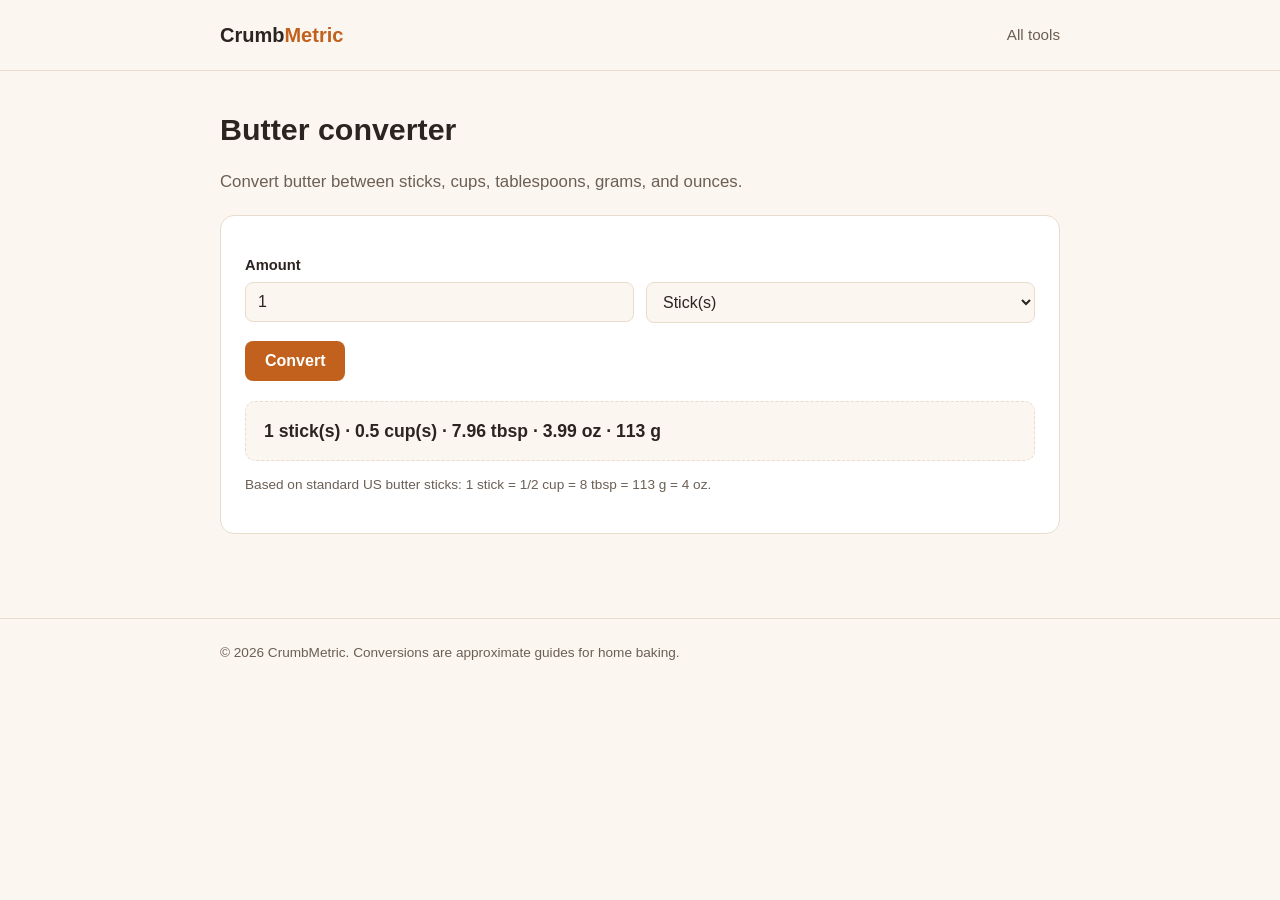
==== tools/butter-converter.html @ aece0242 "Initial site: homepage + 6 baking conversion tools" ====
<!doctype html>
<html lang="en">
<head>
<meta charset="utf-8">
<meta name="viewport" content="width=device-width, initial-scale=1">
<title>Butter Converter: Sticks, Cups, Tablespoons & Grams | CrumbMetric</title>
<meta name="description" content="Convert butter between sticks, cups, tablespoons, grams, and ounces instantly. Simple, accurate baking conversion tool.">
<link rel="canonical" href="https://www.crumbmetric.com/tools/butter-converter.html">
<link rel="stylesheet" href="../css/style.css">
</head>
<body>
<header class="site">
  <div class="wrap">
    <a class="brand" href="../index.html">Crumb<span>Metric</span></a>
    <nav class="site"><a href="../index.html">All tools</a></nav>
  </div>
</header>

<main>
  <div class="wrap">
    <h1>Butter converter</h1>
    <p class="lead">Convert butter between sticks, cups, tablespoons, grams, and ounces.</p>

    <div class="card">
      <label for="amount">Amount</label>
      <div class="row">
        <div><input type="number" id="amount" value="1" step="any"></div>
        <div>
          <select id="unit">
            <option value="stick">Stick(s)</option>
            <option value="cup">Cup(s)</option>
            <option value="tbsp">Tablespoon(s)</option>
            <option value="oz">Ounce(s)</option>
            <option value="g">Gram(s)</option>
          </select>
        </div>
      </div>
      <button onclick="convert()">Convert</button>
      <div class="result" id="result"></div>
      <p class="note">Based on standard US butter sticks: 1 stick = 1/2 cup = 8 tbsp = 113 g = 4 oz.</p>
    </div>
  </div>
</main>

<footer class="site">
  <div class="wrap">&copy; 2026 CrumbMetric. Conversions are approximate guides for home baking.</div>
</footer>

<script>
const gramsPer = { stick: 113, cup: 227, tbsp: 14.2, oz: 28.35, g: 1 };

function fmt(n) {
  const r = Math.round(n * 100) / 100;
  return r;
}

function convert() {
  const amount = parseFloat(document.getElementById('amount').value);
  const unit = document.getElementById('unit').value;
  const out = document.getElementById('result');
  if (isNaN(amount)) { out.textContent = 'Enter an amount.'; return; }

  const grams = amount * gramsPer[unit];

  out.innerHTML =
    `${fmt(grams / gramsPer.stick)} stick(s) &middot; ` +
    `${fmt(grams / gramsPer.cup)} cup(s) &middot; ` +
    `${fmt(grams / gramsPer.tbsp)} tbsp &middot; ` +
    `${fmt(grams / gramsPer.oz)} oz &middot; ` +
    `${fmt(grams)} g`;
}

convert();
</script>
</body>
</html>
---- css/style.css ----
:root {
  --bg: #fbf6ef;
  --surface: #ffffff;
  --text: #2c2420;
  --text-muted: #6b5f55;
  --accent: #c1611d;
  --accent-dark: #9c4c15;
  --border: #e8ddcc;
  --radius: 14px;
  --max-width: 880px;
}

@media (prefers-color-scheme: dark) {
  :root {
    --bg: #1b1713;
    --surface: #26201b;
    --text: #f2ebe1;
    --text-muted: #b7a898;
    --accent: #e08a3f;
    --accent-dark: #f0a05d;
    --border: #3a322a;
  }
}

* { box-sizing: border-box; }

html, body {
  margin: 0;
  background: var(--bg);
  color: var(--text);
  font-family: -apple-system, BlinkMacSystemFont, "Segoe UI", Roboto, Helvetica, Arial, sans-serif;
  line-height: 1.5;
}

a { color: var(--accent-dark); text-decoration: none; }
a:hover { text-decoration: underline; }

.wrap {
  max-width: var(--max-width);
  margin: 0 auto;
  padding: 0 20px;
}

header.site {
  border-bottom: 1px solid var(--border);
  padding: 20px 0;
}

header.site .wrap {
  display: flex;
  align-items: center;
  justify-content: space-between;
  flex-wrap: wrap;
  gap: 12px;
}

.brand {
  font-size: 1.25rem;
  font-weight: 700;
  color: var(--text);
}

.brand span { color: var(--accent); }

nav.site a {
  margin-left: 18px;
  color: var(--text-muted);
  font-size: 0.95rem;
}
nav.site a:first-child { margin-left: 0; }

main { padding: 36px 0 64px; }

h1 {
  font-size: 1.9rem;
  margin: 0 0 8px;
}

h2 { font-size: 1.3rem; margin-top: 2em; }

p.lead {
  color: var(--text-muted);
  font-size: 1.05rem;
  max-width: 640px;
}

.card {
  background: var(--surface);
  border: 1px solid var(--border);
  border-radius: var(--radius);
  padding: 24px;
  margin: 20px 0;
}

.tool-grid {
  display: grid;
  grid-template-columns: repeat(auto-fill, minmax(230px, 1fr));
  gap: 16px;
  margin-top: 24px;
}

.tool-card {
  background: var(--surface);
  border: 1px solid var(--border);
  border-radius: var(--radius);
  padding: 20px;
  display: block;
  transition: border-color .15s, transform .15s;
}
.tool-card:hover {
  border-color: var(--accent);
  transform: translateY(-2px);
  text-decoration: none;
}
.tool-card h3 {
  margin: 0 0 6px;
  color: var(--text);
  font-size: 1.05rem;
}
.tool-card p {
  margin: 0;
  color: var(--text-muted);
  font-size: 0.9rem;
}

label {
  display: block;
  font-weight: 600;
  margin: 14px 0 6px;
  font-size: 0.92rem;
}

input[type="number"], input[type="text"], select {
  width: 100%;
  padding: 10px 12px;
  border: 1px solid var(--border);
  border-radius: 8px;
  background: var(--bg);
  color: var(--text);
  font-size: 1rem;
}

.row { display: flex; gap: 12px; flex-wrap: wrap; }
.row > div { flex: 1; min-width: 140px; }

button {
  margin-top: 18px;
  background: var(--accent);
  color: #fff;
  border: none;
  padding: 11px 20px;
  border-radius: 8px;
  font-size: 1rem;
  font-weight: 600;
  cursor: pointer;
}
button:hover { background: var(--accent-dark); }
button.ghost {
  background: transparent;
  color: var(--accent-dark);
  border: 1px solid var(--border);
}

.result {
  margin-top: 20px;
  padding: 16px 18px;
  background: var(--bg);
  border: 1px dashed var(--border);
  border-radius: 10px;
  font-size: 1.1rem;
  font-weight: 600;
  min-height: 1.4em;
}

.note {
  margin-top: 14px;
  font-size: 0.85rem;
  color: var(--text-muted);
}

table { width: 100%; border-collapse: collapse; margin-top: 10px; }
th, td { text-align: left; padding: 8px 10px; border-bottom: 1px solid var(--border); font-size: 0.92rem; }
th { color: var(--text-muted); font-weight: 600; }
tr.match { background: rgba(193, 97, 29, 0.08); }

.ingredient-row { display: flex; gap: 10px; margin-bottom: 8px; align-items: center; }
.ingredient-row input { flex: 1; }
.ingredient-row button { margin: 0; padding: 8px 12px; font-size: 0.85rem; }

footer.site {
  border-top: 1px solid var(--border);
  padding: 24px 0;
  color: var(--text-muted);
  font-size: 0.85rem;
}
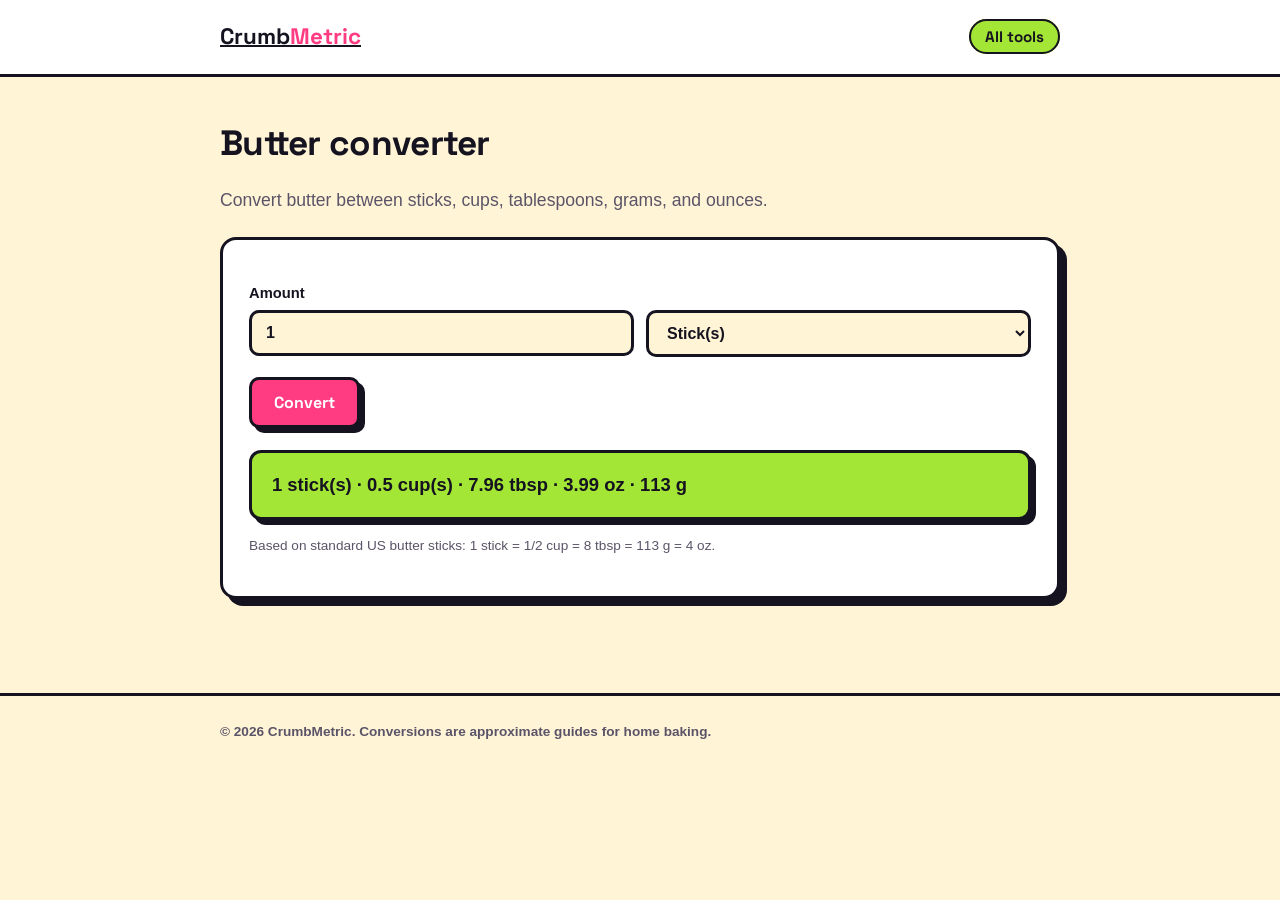
==== commit 00d6f3b1: "Point canonical URLs and sitemap at live GitHub Pages URL" ====
--- a/tools/butter-converter.html
+++ b/tools/butter-converter.html
@@ -5,7 +5,7 @@
 <meta name="viewport" content="width=device-width, initial-scale=1">
 <title>Butter Converter: Sticks, Cups, Tablespoons & Grams | CrumbMetric</title>
 <meta name="description" content="Convert butter between sticks, cups, tablespoons, grams, and ounces instantly. Simple, accurate baking conversion tool.">
-<link rel="canonical" href="https://www.crumbmetric.com/tools/butter-converter.html">
+<link rel="canonical" href="https://khuddusshariff0022.github.io/crumbmetric/tools/butter-converter.html">
 <link rel="stylesheet" href="../css/style.css">
 </head>
 <body>
--- a/css/style.css
+++ b/css/style.css
@@ -1,24 +1,34 @@
+@import url('https://fonts.googleapis.com/css2?family=Space+Grotesk:wght@500;700&display=swap');
+
 :root {
-  --bg: #fbf6ef;
+  --bg: #fff4d6;
   --surface: #ffffff;
-  --text: #2c2420;
-  --text-muted: #6b5f55;
-  --accent: #c1611d;
-  --accent-dark: #9c4c15;
-  --border: #e8ddcc;
-  --radius: 14px;
+  --text: #15131f;
+  --text-muted: #5b5468;
+  --border: #15131f;
+  --shadow: #15131f;
+  --pink: #ff3b81;
+  --blue: #3b82f6;
+  --purple: #7c3aed;
+  --lime: #a3e635;
+  --accent: var(--pink);
+  --radius: 16px;
   --max-width: 880px;
 }
 
 @media (prefers-color-scheme: dark) {
   :root {
-    --bg: #1b1713;
-    --surface: #26201b;
-    --text: #f2ebe1;
-    --text-muted: #b7a898;
-    --accent: #e08a3f;
-    --accent-dark: #f0a05d;
-    --border: #3a322a;
+    --bg: #15101f;
+    --surface: #211c2e;
+    --text: #f5f0ff;
+    --text-muted: #b7a9d9;
+    --border: #f5f0ff;
+    --shadow: #ff3b81;
+    --pink: #ff5fa8;
+    --blue: #7dd3fc;
+    --purple: #c4b5fd;
+    --lime: #d9f99d;
+    --accent: var(--pink);
   }
 }
 
@@ -32,8 +42,12 @@
   line-height: 1.5;
 }
 
-a { color: var(--accent-dark); text-decoration: none; }
-a:hover { text-decoration: underline; }
+h1, h2, h3, .brand, nav.site a, button, .tool-card h3 {
+  font-family: 'Space Grotesk', -apple-system, BlinkMacSystemFont, sans-serif;
+}
+
+a { color: var(--purple); text-decoration: underline; text-decoration-thickness: 2px; }
+a:hover { color: var(--pink); }
 
 .wrap {
   max-width: var(--max-width);
@@ -42,8 +56,9 @@
 }
 
 header.site {
-  border-bottom: 1px solid var(--border);
+  border-bottom: 3px solid var(--border);
   padding: 20px 0;
+  background: var(--surface);
 }
 
 header.site .wrap {
@@ -55,141 +70,202 @@
 }
 
 .brand {
-  font-size: 1.25rem;
-  font-weight: 700;
-  color: var(--text);
-}
-
-.brand span { color: var(--accent); }
+  font-size: 1.4rem;
+  font-weight: 700;
+  color: var(--text);
+}
+
+.brand span {
+  color: var(--pink);
+}
 
 nav.site a {
   margin-left: 18px;
-  color: var(--text-muted);
+  color: var(--text);
+  font-weight: 700;
+  text-decoration: none;
   font-size: 0.95rem;
+  padding: 6px 14px;
+  border: 2px solid var(--border);
+  border-radius: 999px;
+  background: var(--lime);
 }
 nav.site a:first-child { margin-left: 0; }
-
-main { padding: 36px 0 64px; }
+nav.site a:hover { background: var(--pink); color: #fff; }
+
+main { padding: 40px 0 70px; }
 
 h1 {
-  font-size: 1.9rem;
-  margin: 0 0 8px;
-}
-
-h2 { font-size: 1.3rem; margin-top: 2em; }
+  font-size: 2.2rem;
+  font-weight: 700;
+  margin: 0 0 10px;
+  letter-spacing: -0.02em;
+}
+
+h2 {
+  font-size: 1.4rem;
+  font-weight: 700;
+  margin-top: 2.2em;
+}
 
 p.lead {
   color: var(--text-muted);
-  font-size: 1.05rem;
+  font-size: 1.1rem;
   max-width: 640px;
+  font-weight: 500;
 }
 
 .card {
   background: var(--surface);
-  border: 1px solid var(--border);
+  border: 3px solid var(--border);
   border-radius: var(--radius);
-  padding: 24px;
-  margin: 20px 0;
+  padding: 26px;
+  margin: 24px 0;
+  box-shadow: 7px 7px 0 var(--shadow);
 }
 
 .tool-grid {
   display: grid;
   grid-template-columns: repeat(auto-fill, minmax(230px, 1fr));
-  gap: 16px;
-  margin-top: 24px;
+  gap: 20px;
+  margin-top: 28px;
 }
 
 .tool-card {
   background: var(--surface);
-  border: 1px solid var(--border);
+  border: 3px solid var(--border);
   border-radius: var(--radius);
   padding: 20px;
   display: block;
-  transition: border-color .15s, transform .15s;
-}
+  box-shadow: 6px 6px 0 var(--shadow);
+  text-decoration: none;
+  transition: transform .12s ease, box-shadow .12s ease;
+}
+.tool-card:nth-child(6n+1) { --accent: var(--pink); }
+.tool-card:nth-child(6n+2) { --accent: var(--blue); }
+.tool-card:nth-child(6n+3) { --accent: var(--lime); }
+.tool-card:nth-child(6n+4) { --accent: var(--purple); }
+.tool-card:nth-child(6n+5) { --accent: var(--blue); }
+.tool-card:nth-child(6n+6) { --accent: var(--pink); }
+
 .tool-card:hover {
-  border-color: var(--accent);
-  transform: translateY(-2px);
+  transform: translate(-3px, -3px);
+  box-shadow: 10px 10px 0 var(--shadow);
   text-decoration: none;
 }
+.tool-card:active {
+  transform: translate(0, 0);
+  box-shadow: 3px 3px 0 var(--shadow);
+}
 .tool-card h3 {
-  margin: 0 0 6px;
-  color: var(--text);
-  font-size: 1.05rem;
+  margin: 0 0 8px;
+  color: var(--text);
+  font-size: 1.1rem;
+  font-weight: 700;
+}
+.tool-card h3::before {
+  content: "";
+  display: inline-block;
+  width: 10px;
+  height: 10px;
+  margin-right: 8px;
+  background: var(--accent);
+  border: 2px solid var(--border);
+  border-radius: 3px;
 }
 .tool-card p {
   margin: 0;
   color: var(--text-muted);
-  font-size: 0.9rem;
+  font-size: 0.92rem;
+  font-weight: 500;
 }
 
 label {
   display: block;
-  font-weight: 600;
-  margin: 14px 0 6px;
+  font-weight: 700;
+  margin: 16px 0 6px;
   font-size: 0.92rem;
 }
 
 input[type="number"], input[type="text"], select {
   width: 100%;
-  padding: 10px 12px;
-  border: 1px solid var(--border);
-  border-radius: 8px;
+  padding: 11px 14px;
+  border: 3px solid var(--border);
+  border-radius: 10px;
   background: var(--bg);
   color: var(--text);
   font-size: 1rem;
+  font-weight: 600;
+}
+input:focus, select:focus {
+  outline: 3px solid var(--blue);
+  outline-offset: 1px;
 }
 
 .row { display: flex; gap: 12px; flex-wrap: wrap; }
 .row > div { flex: 1; min-width: 140px; }
 
 button {
-  margin-top: 18px;
-  background: var(--accent);
+  margin-top: 20px;
+  background: var(--pink);
   color: #fff;
-  border: none;
-  padding: 11px 20px;
-  border-radius: 8px;
+  border: 3px solid var(--border);
+  padding: 12px 22px;
+  border-radius: 10px;
   font-size: 1rem;
+  font-weight: 700;
+  cursor: pointer;
+  box-shadow: 5px 5px 0 var(--shadow);
+  transition: transform .1s ease, box-shadow .1s ease;
+}
+button:hover { transform: translate(-2px, -2px); box-shadow: 7px 7px 0 var(--shadow); }
+button:active { transform: translate(1px, 1px); box-shadow: 2px 2px 0 var(--shadow); }
+
+button.ghost {
+  background: var(--lime);
+  color: var(--text);
+}
+
+.result {
+  margin-top: 22px;
+  padding: 18px 20px;
+  background: var(--lime);
+  border: 3px solid var(--border);
+  border-radius: 12px;
+  font-size: 1.15rem;
+  font-weight: 700;
+  color: var(--text);
+  min-height: 1.4em;
+  box-shadow: 5px 5px 0 var(--shadow);
+}
+
+.note {
+  margin-top: 16px;
+  font-size: 0.85rem;
+  color: var(--text-muted);
+  font-weight: 500;
+}
+
+table { width: 100%; border-collapse: collapse; margin-top: 12px; }
+th, td { text-align: left; padding: 10px 12px; border-bottom: 2px solid var(--border); font-size: 0.92rem; }
+th { color: var(--text); font-weight: 700; background: var(--lime); }
+tr.match { background: color-mix(in srgb, var(--pink) 15%, transparent); font-weight: 700; }
+
+.ingredient-row { display: flex; gap: 10px; margin-bottom: 10px; align-items: center; }
+.ingredient-row input { flex: 1; }
+.ingredient-row button {
+  margin: 0;
+  padding: 9px 14px;
+  font-size: 0.85rem;
+  background: var(--purple);
+  box-shadow: 3px 3px 0 var(--shadow);
+}
+.ingredient-row button:hover { box-shadow: 5px 5px 0 var(--shadow); }
+
+footer.site {
+  border-top: 3px solid var(--border);
+  padding: 26px 0;
+  color: var(--text-muted);
+  font-size: 0.85rem;
   font-weight: 600;
-  cursor: pointer;
-}
-button:hover { background: var(--accent-dark); }
-button.ghost {
-  background: transparent;
-  color: var(--accent-dark);
-  border: 1px solid var(--border);
-}
-
-.result {
-  margin-top: 20px;
-  padding: 16px 18px;
-  background: var(--bg);
-  border: 1px dashed var(--border);
-  border-radius: 10px;
-  font-size: 1.1rem;
-  font-weight: 600;
-  min-height: 1.4em;
-}
-
-.note {
-  margin-top: 14px;
-  font-size: 0.85rem;
-  color: var(--text-muted);
-}
-
-table { width: 100%; border-collapse: collapse; margin-top: 10px; }
-th, td { text-align: left; padding: 8px 10px; border-bottom: 1px solid var(--border); font-size: 0.92rem; }
-th { color: var(--text-muted); font-weight: 600; }
-tr.match { background: rgba(193, 97, 29, 0.08); }
-
-.ingredient-row { display: flex; gap: 10px; margin-bottom: 8px; align-items: center; }
-.ingredient-row input { flex: 1; }
-.ingredient-row button { margin: 0; padding: 8px 12px; font-size: 0.85rem; }
-
-footer.site {
-  border-top: 1px solid var(--border);
-  padding: 24px 0;
-  color: var(--text-muted);
-  font-size: 0.85rem;
-}
+}
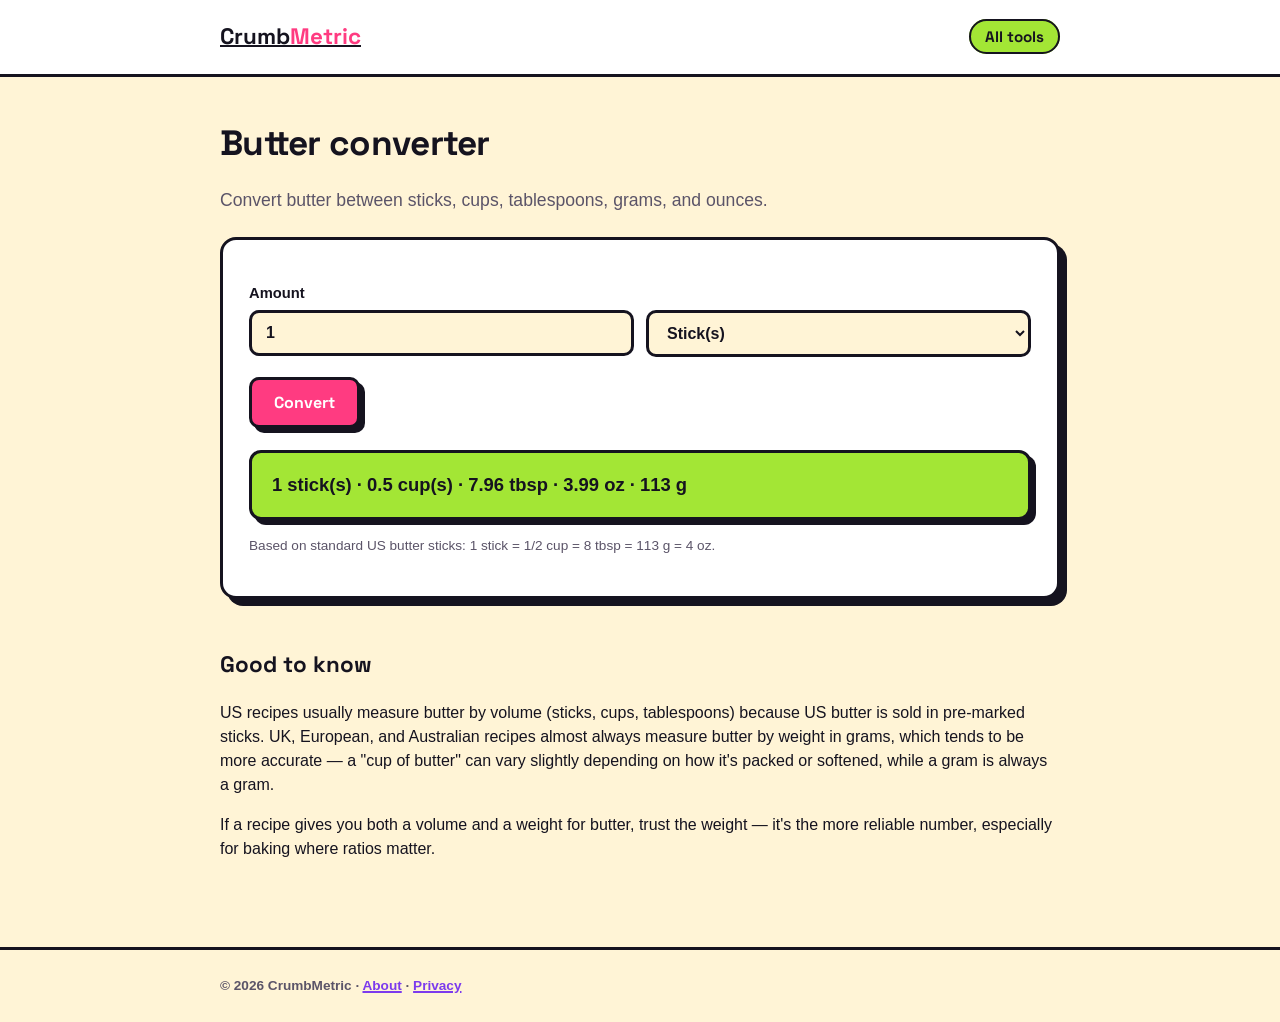
==== commit 74ee550c: "Add About/Privacy pages and unique content sections per tool (AdSense readiness)" ====
--- a/tools/butter-converter.html
+++ b/tools/butter-converter.html
@@ -39,11 +39,15 @@
       <div class="result" id="result"></div>
       <p class="note">Based on standard US butter sticks: 1 stick = 1/2 cup = 8 tbsp = 113 g = 4 oz.</p>
     </div>
+
+    <h2>Good to know</h2>
+    <p>US recipes usually measure butter by volume (sticks, cups, tablespoons) because US butter is sold in pre-marked sticks. UK, European, and Australian recipes almost always measure butter by weight in grams, which tends to be more accurate — a "cup of butter" can vary slightly depending on how it's packed or softened, while a gram is always a gram.</p>
+    <p>If a recipe gives you both a volume and a weight for butter, trust the weight — it's the more reliable number, especially for baking where ratios matter.</p>
   </div>
 </main>
 
 <footer class="site">
-  <div class="wrap">&copy; 2026 CrumbMetric. Conversions are approximate guides for home baking.</div>
+  <div class="wrap">&copy; 2026 CrumbMetric &middot; <a href="../about.html">About</a> &middot; <a href="../privacy.html">Privacy</a></div>
 </footer>
 
 <script>
